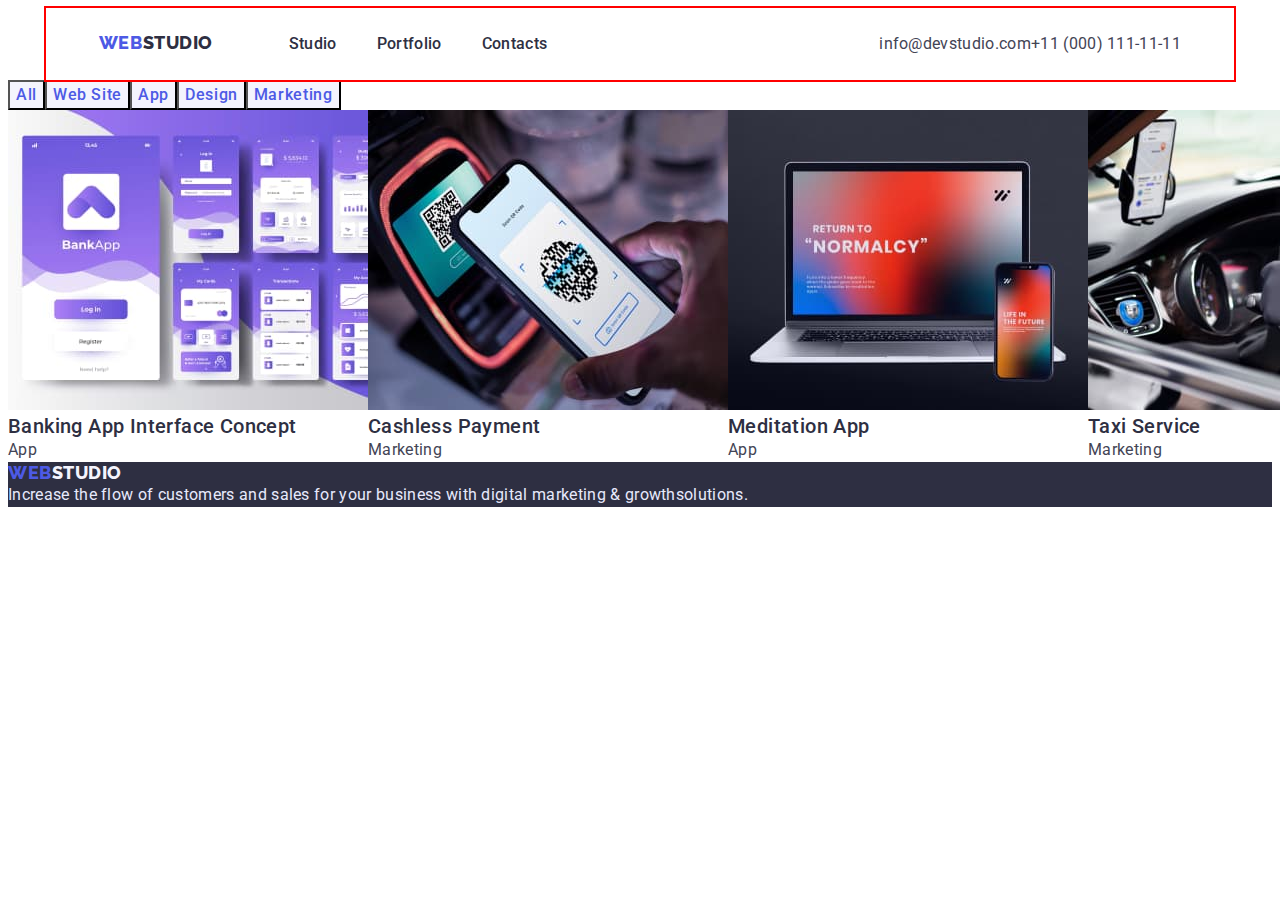
==== portfolio.html @ 65a415f2 "add" ====
<!DOCTYPE html>
<html lang="en">

<head>
    <meta charset="UTF-8">
    <meta http-equiv="X-UA-Compatible" content="IE=edge">
    <meta name="viewport" content="width=device-width, initial-scale=1.0">
    <title>Portfolio</title>
    <link rel="preconnect" href="https://fonts.googleapis.com">
    <link rel="preconnect" href="https://fonts.gstatic.com" crossorigin>
    <link
        href="https://fonts.googleapis.com/css2?family=Raleway:wght@800&family=Roboto:wght@400;500;700;900&display=swap"
        rel="stylesheet">
    <link rel="stylesheet" href="https://cdnjs.cloudflare.com/ajax/libs/modern-normalize/1.1.0/modern-normalize.min.css"
        integrity="sha512-wpPYUAdjBVSE4KJnH1VR1HeZfpl1ub8YT/NKx4PuQ5NmX2tKuGu6U/JRp5y+Y8XG2tV+wKQpNHVUX03MfMFn9Q=="
        crossorigin="anonymous" referrerpolicy="no-referrer" />
    <link href="./css/styles.css" rel="stylesheet" />
</head>

<body>
    <header class="headerly">
        <div class="container container-headerly">
            <nav class="headerly-nav">
                <a class="headerly-logo link" href="./index.html">Web<span class="logo">Studio</span></a>
                <ul class="headerly-list list">
                    <li class="headerly-item"><a class="headerly-link link" href="./index.html">Studio</a></li>
                    <li class="headerly-item"><a class="headerly-link link" href="./portfolio.html">Portfolio</a></li>
                    <li class="headerly-item"><a class="headerly-link link" href="">Contacts</a></li>
                </ul>
            </nav>
            <address class="headerly-address">
                <ul class="addres-list list">
                    <li class="address-item"><a class="address-link link"
                            href="mailto:info@devstudio.com">info@devstudio.com</a></li>
                    <li class="address-item"><a class="address-link link" href="tel:+110001111111">+11 (000)
                            111-11-11</a>
                    </li>
                </ul>
            </address>
        </div>
    </header>


    <main>

        <!-- section Portfolio  -->

        <section class="portfolio">
            <h1 hidden>Portfolio</h1>
            <ul class="filters-list list">
                <li class="filters-item"><button class="filters-btn" type="button">All</button></li>
                <li class="filters-item"><button class="filters-btn" type="button">Web Site</button></li>
                <li class="filters-item"><button class="filters-btn" type="button">App</button></li>
                <li class="filters-item"><button class="filters-btn" type="button">Design</button></li>
                <li class="filters-item"><button class="filters-btn" type="button">Marketing</button></li>
            </ul>

            <ul class="project-list list">
                <li class="project-item">
                    <a class="project-link link" href="">
                        <img src="./images-portfolio/img1.jpg" alt="Banking App" width="360" height="300">
                        <h2 class="project-title title">Banking App Interface Concept</h2>
                        <p class="project-text text">App</p>
                    </a>
                </li>
                <li class="project-item">
                    <a class="project-link link" href="">
                        <img src="./images-portfolio/img2.jpg" alt="Cashless Payment" width="360" height="300">
                        <h2 class="project-title title">Cashless Payment</h2>
                        <p class="project-text text">Marketing</p>
                    </a>
                </li>
                <li class="project-item">
                    <a class="project-link link" href="">
                        <img src="./images-portfolio/img3.jpg" alt="Meditaion App" width="360" height="300">
                        <h2 class="project-title title">Meditation App</h2>
                        <p class="project-text text">App</p>
                    </a>
                </li>
                <li class="project-item">
                    <a class="project-link link" href="">
                        <img src="./images-portfolio/img4.jpg" alt="Taxi Service" width="360" height="300">
                        <h2 class="project-title title">Taxi Service</h2>
                        <p class="project-text text">Marketing</p>
                    </a>
                </li>
                <li class="project-item">
                    <a class="project-link link" href="">
                        <img src="./images-portfolio/img5.jpg" alt="Screen Illustrations" width="360" height="300">
                        <h2 class="project-title title">Screen Illustrations</h2>
                        <p class="project-text text">Design</p>
                    </a>
                </li>
                <li class="project-item">
                    <a class="project-link link" href="">
                        <img src="./images-portfolio/img6.jpg" alt="Online Courses" width="360" height="300">
                        <h2 class="project-title title">Online Courses</h2>
                        <p class="project-text text">Marketing</p>
                    </a>
                </li>
                <li class="project-item">
                    <a class="project-link link" href="">
                        <img src="./images-portfolio/img7.jpg" alt="Instagram Stories Concept" width="360" height="300">
                        <h2 class="project-title title">Instagram Stories Concept</h2>
                        <p class="project-text text">Design</p>
                    </a>
                </li>
                <li class="project-item">
                    <a class="project-link link" href="">
                        <img src="./images-portfolio/img8.jpg" alt="Organic Food" width="360" height="300">
                        <h2 class="project-title title">Organic Food</h2>
                        <p class="project-text text">Web Site</p>
                    </a>
                </li>
                <li class="project-item">
                    <a class="project-link link" href="">
                        <img src="./images-portfolio/img9.jpg" alt="Fresh Coffee" width="360" height="300">
                        <h2 class="project-title title">Fresh Coffee</h2>
                        <p class="project-text text">Web Site</p>
                    </a>
                </li>
            </ul>
        </section>
    </main>

    <!-- footer -->

    <footer class="footerly">
        <a class="headerly-logo link" href="./index.html">Web<span class="footerly-logo">Studio</span></a>
        <p class="footerly-text text">Increase the flow of customers and sales for your business with digital marketing
            &
            growthsolutions.</p>
    </footer>


</body>

</html>
---- css/styles.css ----
:root {
    --mien-title-color: #FFFFFF;
    --second-title-color: #2E2F42;
    --basic-text-color: #434455;
    --second-text-color: #E7E9FC;
    --primary-brand: #4D5AE5;
    --pressed-state: #404BBF;
    --dark: #2E2F42;
    --success: #31D0AA;
    --light: #F4F4FD;
}

p,
h1,
h2,
h3,
h4,
h5,
h6 {
    margin: 0;
}

ul {
    padding-left: 0;
    margin: 0;
}

body {
    font-family: 'Roboto', sans-serif;
    font-style: normal;
    color: var(--basic-text-color);
}

.link {
    text-decoration: none;

}

.list {
    list-style: none;
    display: flex;
}

.container {

    width: 1158px;
    padding-left: 15px;
    padding-right: 15px;
    margin: 0 auto;
    outline: 2px solid red;
}

/*------------- header -------------*/

.headerly {}

.container-headerly {
    display: flex;
    align-items: center;
    justify-content: center;
    padding-top: 24px;
    padding-bottom: 24px;
}

.headerly-nav {
    display: flex;
}

.headerly-logo {
    font-family: 'Raleway', sans-serif;
    font-style: normal;
    font-weight: 800;
    font-size: 18px;
    line-height: 1.17;
    letter-spacing: 0.03em;
    text-transform: uppercase;
    margin-right: 76px;
    margin-left: 0;

    color: var(--primary-brand);
}

.logo {
    color: var(--second-title-color);
}

.headerly-list {}

.headerly-item {
    padding: 0 40px 0 0;
}

.headerly-item:last-child {
    padding-right: 0;
    margin: 0 166px 0 0;
}

.headerly-link {
    font-weight: 500;
    font-size: 16px;
    line-height: 1.5;
    letter-spacing: 0.02em;
    color: var(--second-title-color);
}

.headerly-link:hover,
.headerly-link:focus,
.address-link:hover,
.address-link:focus {
    color: var(--pressed-state);
}

.headerly-address {

    font-style: normal;
    margin: 0 0 0 166px;

}

.addres-list {}

.address-item {}

.address-item:first-child {}

.address-link {

    line-height: 1.5;
    letter-spacing: 0.02em;
    color: var(--basic-text-color);
}

.address-link:last-child {}

/*------------ main -----------*/

.title {
    font-weight: 500;
    font-size: 20px;
    line-height: 1.2;
    letter-spacing: 0.02em;
    color: var(--second-title-color);
}

.text {
    font-size: 16px;
    line-height: 1.5;
    letter-spacing: 0.02em;
    color: var(--basic-text-color);
}

/*----------- hero -----------*/

.hero {
    background: var(--dark)
}

.hero-title {
    font-size: 56px;
    line-height: 1.07;
    text-align: center;
    letter-spacing: 0.02em;
    color: var(--mien-title-color);

}

.hero-btn {
    font-family: 'Roboto', sans-serif;
    font-style: normal;
    cursor: pointer;
    background: var(--primary-brand);
    font-weight: 500;
    font-size: 16px;
    line-height: 1.5;
    display: flex;
    align-items: center;
    letter-spacing: 0.04em;
    color: var(--mien-title-color);
}

.hero-btn:hover,
.hero-btn:focus {
    background: var(--pressed-state);
    color: var(--mien-title-color);
}

/* about */

.about {}

.about-list {}

.about-item {}

.about-title {}

.about-text {}

/* work */

.work {}

.work-title {
    font-size: 36px;
    line-height: 1.11;
    text-align: center;
    letter-spacing: 0.02em;
    text-transform: capitalize;
    color: var(--second-title-color);
}

.work-list {}

.work-item {}

/* Team */

.team {
    background: var(--light);
}

.team-title {
    font-size: 36px;
    line-height: 1.11;
    text-align: center;
    letter-spacing: 0.02em;
    text-transform: capitalize;
    color: var(--second-title-color);
}

.team-list {}

.team-item {}

.team-name {}

.team-text {}

/* footer */

.footerly {
    background: var(--dark);
}

.footerly-text {
    color: var(--second-text-color);
}

.footerly-logo {
    color: var(--light);
}

/* Portfolio */

.portfolio {}

.filters-list {}

.filters-btn {
    font-family: 'Roboto', sans-serif;
    font-style: normal;
    cursor: pointer;
    font-weight: 500;
    font-size: 16px;
    line-height: 1.5;
    display: flex;
    align-items: center;
    text-align: center;
    letter-spacing: 0.04em;
    color: var(--primary-brand);
    background: var(--light);
}

.filters-btn:hover,
.filters-btn:focus {
    color: var(--mien-title-color);
    background: var(--pressed-state);
}

.filters-item {}

.project-list {}

.project-link {}

.project-item {}

.project-title {}

.project-text {}
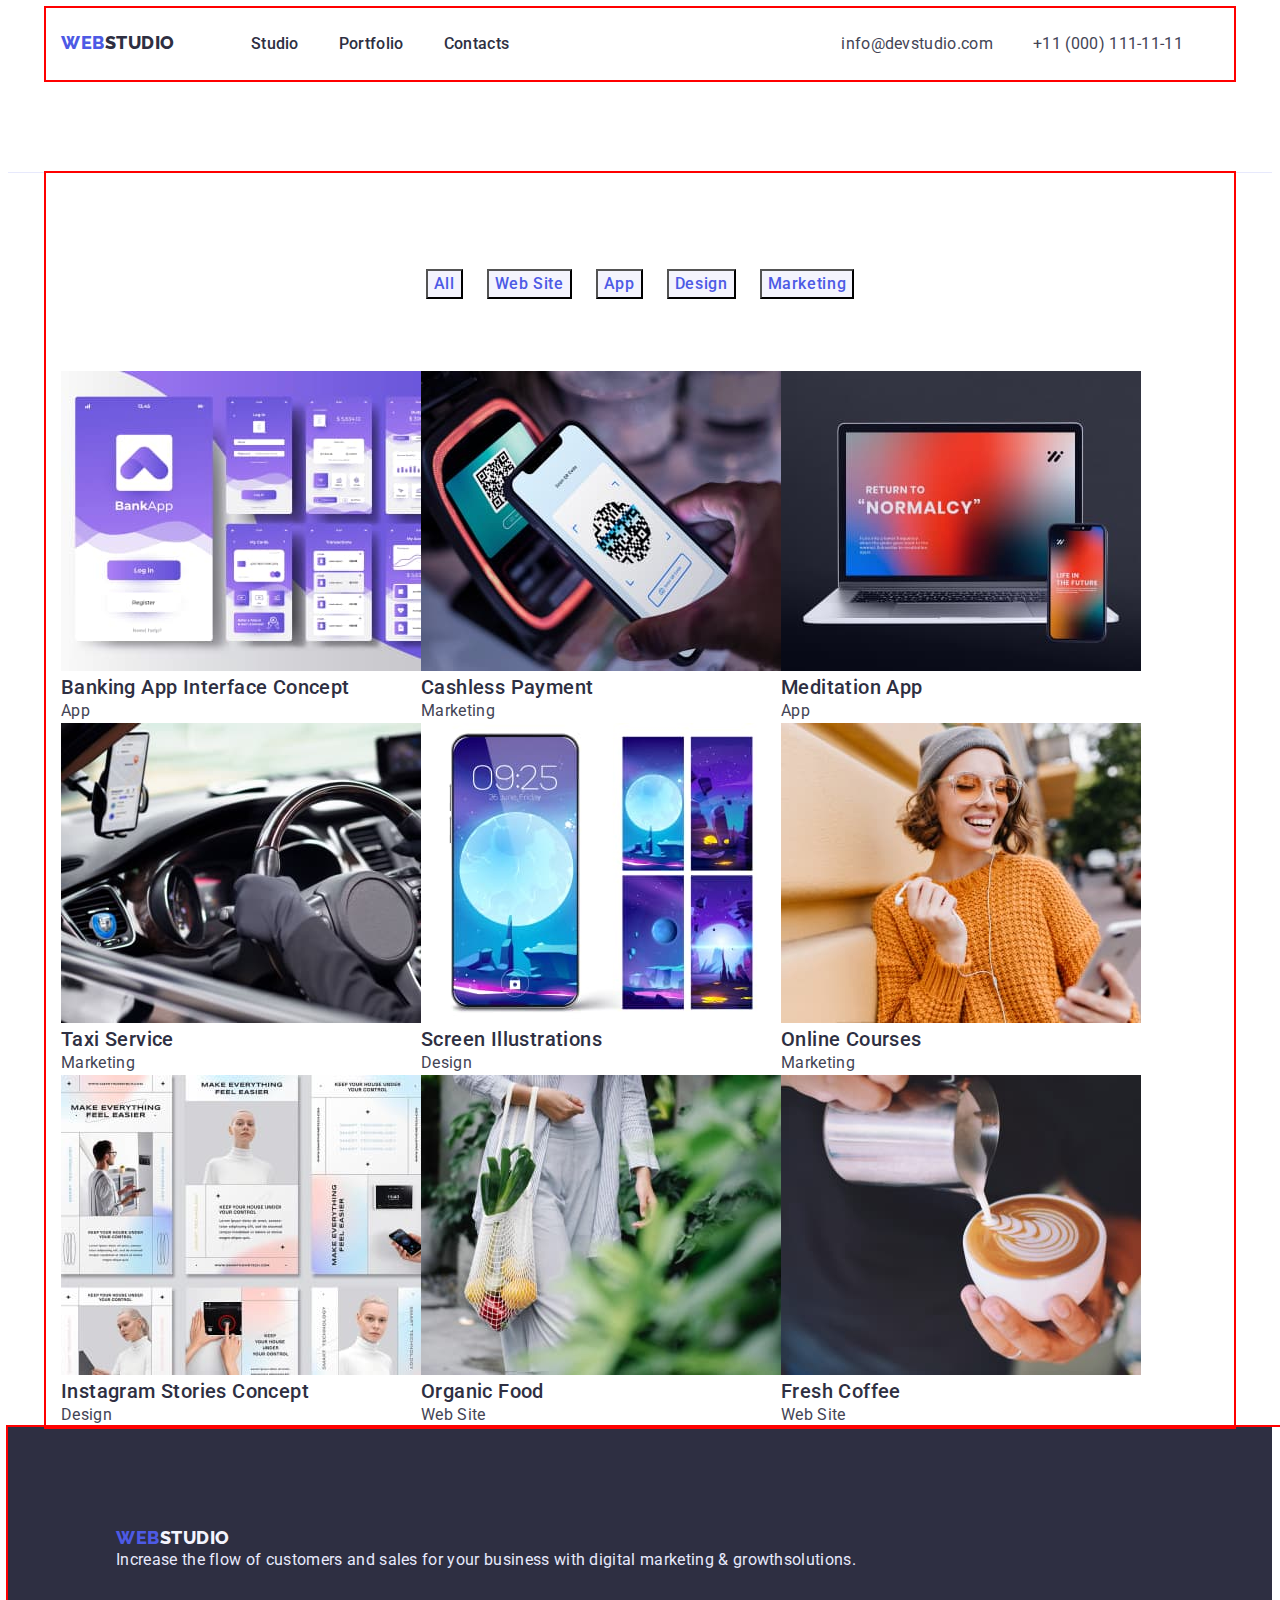
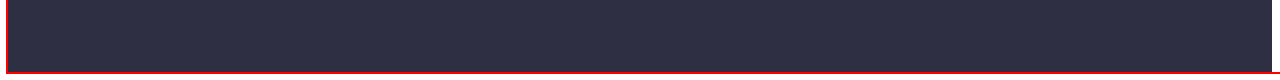
==== commit 7f5fd28d: "добавив контейнери" ====
--- a/portfolio.html
+++ b/portfolio.html
@@ -46,90 +46,96 @@
         <!-- section Portfolio  -->
 
         <section class="portfolio">
-            <h1 hidden>Portfolio</h1>
-            <ul class="filters-list list">
-                <li class="filters-item"><button class="filters-btn" type="button">All</button></li>
-                <li class="filters-item"><button class="filters-btn" type="button">Web Site</button></li>
-                <li class="filters-item"><button class="filters-btn" type="button">App</button></li>
-                <li class="filters-item"><button class="filters-btn" type="button">Design</button></li>
-                <li class="filters-item"><button class="filters-btn" type="button">Marketing</button></li>
-            </ul>
+            <div class="container container-portfolio">
+                <h1 hidden>Portfolio</h1>
+                <ul class="filters-list list">
+                    <li class="filters-item"><button class="filters-btn" type="button">All</button></li>
+                    <li class="filters-item"><button class="filters-btn" type="button">Web Site</button></li>
+                    <li class="filters-item"><button class="filters-btn" type="button">App</button></li>
+                    <li class="filters-item"><button class="filters-btn" type="button">Design</button></li>
+                    <li class="filters-item"><button class="filters-btn" type="button">Marketing</button></li>
+                </ul>
 
-            <ul class="project-list list">
-                <li class="project-item">
-                    <a class="project-link link" href="">
-                        <img src="./images-portfolio/img1.jpg" alt="Banking App" width="360" height="300">
-                        <h2 class="project-title title">Banking App Interface Concept</h2>
-                        <p class="project-text text">App</p>
-                    </a>
-                </li>
-                <li class="project-item">
-                    <a class="project-link link" href="">
-                        <img src="./images-portfolio/img2.jpg" alt="Cashless Payment" width="360" height="300">
-                        <h2 class="project-title title">Cashless Payment</h2>
-                        <p class="project-text text">Marketing</p>
-                    </a>
-                </li>
-                <li class="project-item">
-                    <a class="project-link link" href="">
-                        <img src="./images-portfolio/img3.jpg" alt="Meditaion App" width="360" height="300">
-                        <h2 class="project-title title">Meditation App</h2>
-                        <p class="project-text text">App</p>
-                    </a>
-                </li>
-                <li class="project-item">
-                    <a class="project-link link" href="">
-                        <img src="./images-portfolio/img4.jpg" alt="Taxi Service" width="360" height="300">
-                        <h2 class="project-title title">Taxi Service</h2>
-                        <p class="project-text text">Marketing</p>
-                    </a>
-                </li>
-                <li class="project-item">
-                    <a class="project-link link" href="">
-                        <img src="./images-portfolio/img5.jpg" alt="Screen Illustrations" width="360" height="300">
-                        <h2 class="project-title title">Screen Illustrations</h2>
-                        <p class="project-text text">Design</p>
-                    </a>
-                </li>
-                <li class="project-item">
-                    <a class="project-link link" href="">
-                        <img src="./images-portfolio/img6.jpg" alt="Online Courses" width="360" height="300">
-                        <h2 class="project-title title">Online Courses</h2>
-                        <p class="project-text text">Marketing</p>
-                    </a>
-                </li>
-                <li class="project-item">
-                    <a class="project-link link" href="">
-                        <img src="./images-portfolio/img7.jpg" alt="Instagram Stories Concept" width="360" height="300">
-                        <h2 class="project-title title">Instagram Stories Concept</h2>
-                        <p class="project-text text">Design</p>
-                    </a>
-                </li>
-                <li class="project-item">
-                    <a class="project-link link" href="">
-                        <img src="./images-portfolio/img8.jpg" alt="Organic Food" width="360" height="300">
-                        <h2 class="project-title title">Organic Food</h2>
-                        <p class="project-text text">Web Site</p>
-                    </a>
-                </li>
-                <li class="project-item">
-                    <a class="project-link link" href="">
-                        <img src="./images-portfolio/img9.jpg" alt="Fresh Coffee" width="360" height="300">
-                        <h2 class="project-title title">Fresh Coffee</h2>
-                        <p class="project-text text">Web Site</p>
-                    </a>
-                </li>
-            </ul>
+                <ul class="project-list list">
+                    <li class="project-item">
+                        <a class="project-link link" href="">
+                            <img src="./images-portfolio/img1.jpg" alt="Banking App" width="360" height="300">
+                            <h2 class="project-title title">Banking App Interface Concept</h2>
+                            <p class="project-text text">App</p>
+                        </a>
+                    </li>
+                    <li class="project-item">
+                        <a class="project-link link" href="">
+                            <img src="./images-portfolio/img2.jpg" alt="Cashless Payment" width="360" height="300">
+                            <h2 class="project-title title">Cashless Payment</h2>
+                            <p class="project-text text">Marketing</p>
+                        </a>
+                    </li>
+                    <li class="project-item">
+                        <a class="project-link link" href="">
+                            <img src="./images-portfolio/img3.jpg" alt="Meditaion App" width="360" height="300">
+                            <h2 class="project-title title">Meditation App</h2>
+                            <p class="project-text text">App</p>
+                        </a>
+                    </li>
+                    <li class="project-item">
+                        <a class="project-link link" href="">
+                            <img src="./images-portfolio/img4.jpg" alt="Taxi Service" width="360" height="300">
+                            <h2 class="project-title title">Taxi Service</h2>
+                            <p class="project-text text">Marketing</p>
+                        </a>
+                    </li>
+                    <li class="project-item">
+                        <a class="project-link link" href="">
+                            <img src="./images-portfolio/img5.jpg" alt="Screen Illustrations" width="360" height="300">
+                            <h2 class="project-title title">Screen Illustrations</h2>
+                            <p class="project-text text">Design</p>
+                        </a>
+                    </li>
+                    <li class="project-item">
+                        <a class="project-link link" href="">
+                            <img src="./images-portfolio/img6.jpg" alt="Online Courses" width="360" height="300">
+                            <h2 class="project-title title">Online Courses</h2>
+                            <p class="project-text text">Marketing</p>
+                        </a>
+                    </li>
+                    <li class="project-item">
+                        <a class="project-link link" href="">
+                            <img src="./images-portfolio/img7.jpg" alt="Instagram Stories Concept" width="360"
+                                height="300">
+                            <h2 class="project-title title">Instagram Stories Concept</h2>
+                            <p class="project-text text">Design</p>
+                        </a>
+                    </li>
+                    <li class="project-item">
+                        <a class="project-link link" href="">
+                            <img src="./images-portfolio/img8.jpg" alt="Organic Food" width="360" height="300">
+                            <h2 class="project-title title">Organic Food</h2>
+                            <p class="project-text text">Web Site</p>
+                        </a>
+                    </li>
+                    <li class="project-item">
+                        <a class="project-link link" href="">
+                            <img src="./images-portfolio/img9.jpg" alt="Fresh Coffee" width="360" height="300">
+                            <h2 class="project-title title">Fresh Coffee</h2>
+                            <p class="project-text text">Web Site</p>
+                        </a>
+                    </li>
+                </ul>
+            </div>
         </section>
     </main>
 
     <!-- footer -->
 
     <footer class="footerly">
-        <a class="headerly-logo link" href="./index.html">Web<span class="footerly-logo">Studio</span></a>
-        <p class="footerly-text text">Increase the flow of customers and sales for your business with digital marketing
-            &
-            growthsolutions.</p>
+        <div class="container container-footerly">
+            <a class="headerly-logo link" href="./index.html">Web<span class="footerly-logo">Studio</span></a>
+            <p class="footerly-text text">Increase the flow of customers and sales for your business with digital
+                marketing
+                &
+                growthsolutions.</p>
+        </div>
     </footer>
 
 
--- a/css/styles.css
+++ b/css/styles.css
@@ -38,7 +38,6 @@
 
 .list {
     list-style: none;
-    display: flex;
 }
 
 .container {
@@ -52,14 +51,16 @@
 
 /*------------- header -------------*/
 
-.headerly {}
+.headerly {
+    border-bottom: 1px solid #E7E9FC;
+}
 
 .container-headerly {
     display: flex;
     align-items: center;
-    justify-content: center;
     padding-top: 24px;
     padding-bottom: 24px;
+    margin-bottom: 92px;
 }
 
 .headerly-nav {
@@ -76,7 +77,6 @@
     text-transform: uppercase;
     margin-right: 76px;
     margin-left: 0;
-
     color: var(--primary-brand);
 }
 
@@ -84,15 +84,18 @@
     color: var(--second-title-color);
 }
 
-.headerly-list {}
+.headerly-list {
+    display: flex;
+    margin: 0 332px 0 0;
+}
 
 .headerly-item {
-    padding: 0 40px 0 0;
+    margin: 0 40px 0 0;
 }
 
 .headerly-item:last-child {
-    padding-right: 0;
-    margin: 0 166px 0 0;
+    margin-right: 0;
+
 }
 
 .headerly-link {
@@ -111,17 +114,20 @@
 }
 
 .headerly-address {
-
-    font-style: normal;
-    margin: 0 0 0 166px;
-
-}
-
-.addres-list {}
+    font-style: normal;
+    margin: 0;
+}
+
+.addres-list {
+    display: flex;
+    margin: 0;
+}
 
 .address-item {}
 
-.address-item:first-child {}
+.address-item:first-child {
+    margin-right: 40px;
+}
 
 .address-link {
 
@@ -130,7 +136,6 @@
     color: var(--basic-text-color);
 }
 
-.address-link:last-child {}
 
 /*------------ main -----------*/
 
@@ -155,12 +160,20 @@
     background: var(--dark)
 }
 
+.hero-container {
+
+    margin-bottom: 28px;
+    padding: 150px 337px 192px 319px;
+}
+
 .hero-title {
     font-size: 56px;
     line-height: 1.07;
     text-align: center;
     letter-spacing: 0.02em;
     color: var(--mien-title-color);
+    margin-bottom: 82px;
+
 
 }
 
@@ -173,9 +186,15 @@
     font-size: 16px;
     line-height: 1.5;
     display: flex;
-    align-items: center;
+    flex-direction: row;
     letter-spacing: 0.04em;
     color: var(--mien-title-color);
+    margin: 0 179px 0 148px;
+    padding: 16px 32px;
+    gap: 10px;
+    box-shadow: 0px 4px 4px rgba(0, 0, 0, 0.15);
+    border-radius: 4px;
+    min-width: 169px;
 }
 
 .hero-btn:hover,
@@ -188,13 +207,38 @@
 
 .about {}
 
-.about-list {}
-
-.about-item {}
-
-.about-title {}
+.about-container {
+
+    align-items: center;
+    margin-bottom: 120px;
+}
+
+.about-list {
+    display: flex;
+}
+
+.about-item {
+    display: flex;
+    flex-wrap: wrap;
+    width: 264px;
+}
+
+.about-item {
+    margin-left: 24px;
+}
+
+.about-item:first-child {
+    margin-left: 0;
+}
+
+
+.about-title {
+    margin-bottom: 8px;
+}
 
 .about-text {}
+
+.about-text:last-child {}
 
 /* work */
 
@@ -242,6 +286,12 @@
     background: var(--dark);
 }
 
+.container-footerly {
+    padding-top: 100px;
+    padding-bottom: 100px;
+    padding-left: 108px;
+}
+
 .footerly-text {
     color: var(--second-text-color);
 }
@@ -254,7 +304,17 @@
 
 .portfolio {}
 
-.filters-list {}
+.container-portfolio {
+    padding-top: 96px;
+}
+
+.filters-list {
+    display: flex;
+    justify-content: center;
+    margin-bottom: 72px;
+
+
+}
 
 .filters-btn {
     font-family: 'Roboto', sans-serif;
@@ -277,9 +337,18 @@
     background: var(--pressed-state);
 }
 
-.filters-item {}
-
-.project-list {}
+.filters-item {
+    margin-left: 24px;
+}
+
+.filters-item:first-child {
+    margin-left: 0;
+}
+
+.project-list {
+    display: flex;
+    flex-wrap: wrap;
+}
 
 .project-link {}
 
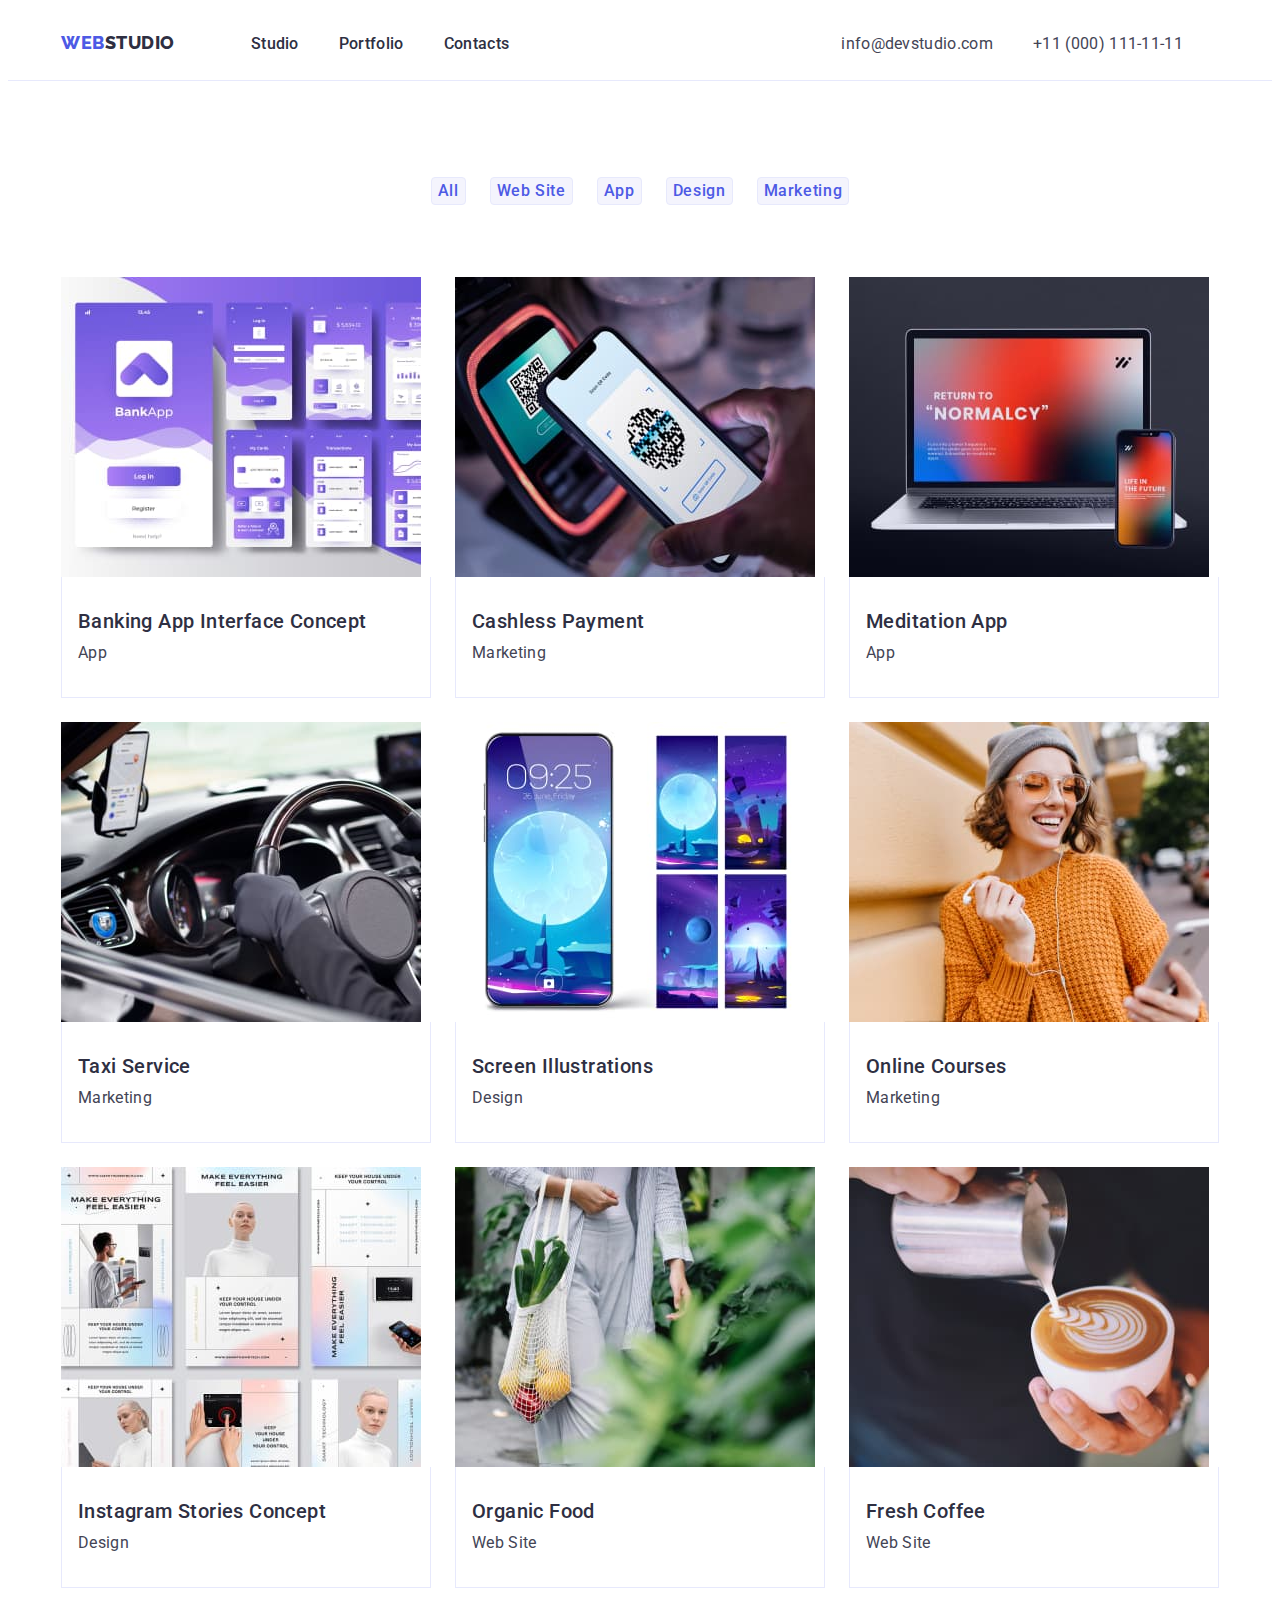
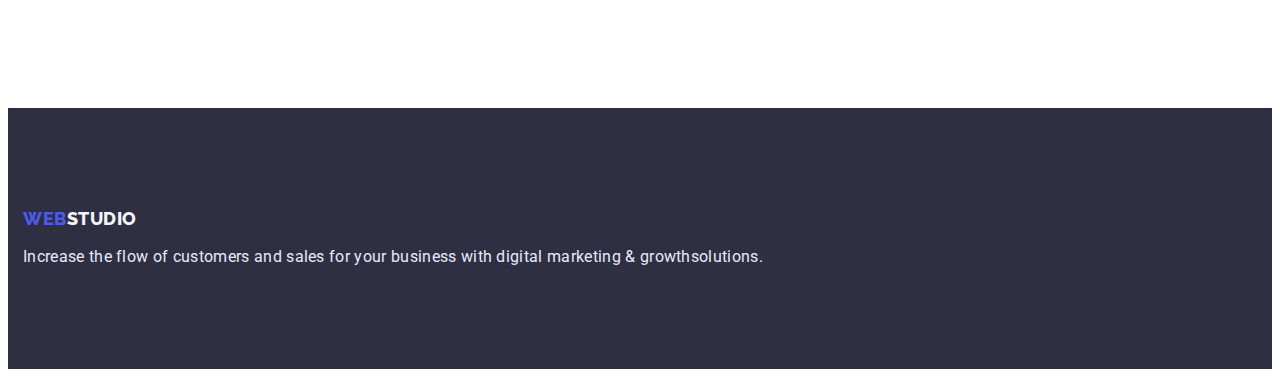
==== commit 82003ec9: "перший примірник" ====
--- a/portfolio.html
+++ b/portfolio.html
@@ -47,7 +47,7 @@
 
         <section class="portfolio">
             <div class="container container-portfolio">
-                <h1 hidden>Portfolio</h1>
+                <h1 class="visually-hidden" hidden>Portfolio</h1>
                 <ul class="filters-list list">
                     <li class="filters-item"><button class="filters-btn" type="button">All</button></li>
                     <li class="filters-item"><button class="filters-btn" type="button">Web Site</button></li>
@@ -60,65 +60,83 @@
                     <li class="project-item">
                         <a class="project-link link" href="">
                             <img src="./images-portfolio/img1.jpg" alt="Banking App" width="360" height="300">
-                            <h2 class="project-title title">Banking App Interface Concept</h2>
-                            <p class="project-text text">App</p>
+                            <div class="project-border">
+                                <h2 class="project-title title">Banking App Interface Concept</h2>
+                                <p class="project-text text">App</p>
+                            </div>
                         </a>
                     </li>
                     <li class="project-item">
                         <a class="project-link link" href="">
                             <img src="./images-portfolio/img2.jpg" alt="Cashless Payment" width="360" height="300">
-                            <h2 class="project-title title">Cashless Payment</h2>
-                            <p class="project-text text">Marketing</p>
+                            <div class="project-border">
+                                <h2 class="project-title title">Cashless Payment</h2>
+                                <p class="project-text text">Marketing</p>
+                            </div>
                         </a>
                     </li>
                     <li class="project-item">
                         <a class="project-link link" href="">
                             <img src="./images-portfolio/img3.jpg" alt="Meditaion App" width="360" height="300">
-                            <h2 class="project-title title">Meditation App</h2>
-                            <p class="project-text text">App</p>
+                            <div class="project-border">
+                                <h2 class="project-title title">Meditation App</h2>
+                                <p class="project-text text">App</p>
+                            </div>
                         </a>
                     </li>
                     <li class="project-item">
                         <a class="project-link link" href="">
                             <img src="./images-portfolio/img4.jpg" alt="Taxi Service" width="360" height="300">
-                            <h2 class="project-title title">Taxi Service</h2>
-                            <p class="project-text text">Marketing</p>
+                            <div class="project-border">
+                                <h2 class="project-title title">Taxi Service</h2>
+                                <p class="project-text text">Marketing</p>
+                            </div>
                         </a>
                     </li>
                     <li class="project-item">
                         <a class="project-link link" href="">
                             <img src="./images-portfolio/img5.jpg" alt="Screen Illustrations" width="360" height="300">
-                            <h2 class="project-title title">Screen Illustrations</h2>
-                            <p class="project-text text">Design</p>
+                            <div class="project-border">
+                                <h2 class="project-title title">Screen Illustrations</h2>
+                                <p class="project-text text">Design</p>
+                            </div>
                         </a>
                     </li>
                     <li class="project-item">
                         <a class="project-link link" href="">
                             <img src="./images-portfolio/img6.jpg" alt="Online Courses" width="360" height="300">
-                            <h2 class="project-title title">Online Courses</h2>
-                            <p class="project-text text">Marketing</p>
+                            <div class="project-border">
+                                <h2 class="project-title title">Online Courses</h2>
+                                <p class="project-text text">Marketing</p>
+                            </div>
                         </a>
                     </li>
                     <li class="project-item">
                         <a class="project-link link" href="">
                             <img src="./images-portfolio/img7.jpg" alt="Instagram Stories Concept" width="360"
                                 height="300">
-                            <h2 class="project-title title">Instagram Stories Concept</h2>
-                            <p class="project-text text">Design</p>
+                            <div class="project-border">
+                                <h2 class="project-title title">Instagram Stories Concept</h2>
+                                <p class="project-text text">Design</p>
+                            </div>
                         </a>
                     </li>
                     <li class="project-item">
                         <a class="project-link link" href="">
                             <img src="./images-portfolio/img8.jpg" alt="Organic Food" width="360" height="300">
-                            <h2 class="project-title title">Organic Food</h2>
-                            <p class="project-text text">Web Site</p>
+                            <div class="project-border">
+                                <h2 class="project-title title">Organic Food</h2>
+                                <p class="project-text text">Web Site</p>
+                            </div>
                         </a>
                     </li>
                     <li class="project-item">
                         <a class="project-link link" href="">
                             <img src="./images-portfolio/img9.jpg" alt="Fresh Coffee" width="360" height="300">
-                            <h2 class="project-title title">Fresh Coffee</h2>
-                            <p class="project-text text">Web Site</p>
+                            <div class="project-border">
+                                <h2 class="project-title title">Fresh Coffee</h2>
+                                <p class="project-text text">Web Site</p>
+                            </div>
                         </a>
                     </li>
                 </ul>
--- a/css/styles.css
+++ b/css/styles.css
@@ -8,6 +8,9 @@
     --dark: #2E2F42;
     --success: #31D0AA;
     --light: #F4F4FD;
+    --white-background: #FFFFFF;
+    --modal-background: #FCFCFC;
+    --accent: #E7E9FC;
 }
 
 p,
@@ -25,6 +28,11 @@
     margin: 0;
 }
 
+img {
+    display: block;
+    max-width: 100%;
+}
+
 body {
     font-family: 'Roboto', sans-serif;
     font-style: normal;
@@ -33,7 +41,6 @@
 
 .link {
     text-decoration: none;
-
 }
 
 .list {
@@ -41,18 +48,16 @@
 }
 
 .container {
-
     width: 1158px;
     padding-left: 15px;
     padding-right: 15px;
     margin: 0 auto;
-    outline: 2px solid red;
 }
 
 /*------------- header -------------*/
 
 .headerly {
-    border-bottom: 1px solid #E7E9FC;
+    border-bottom: 1px solid var(--accent);
 }
 
 .container-headerly {
@@ -60,7 +65,6 @@
     align-items: center;
     padding-top: 24px;
     padding-bottom: 24px;
-    margin-bottom: 92px;
 }
 
 .headerly-nav {
@@ -95,7 +99,6 @@
 
 .headerly-item:last-child {
     margin-right: 0;
-
 }
 
 .headerly-link {
@@ -130,7 +133,6 @@
 }
 
 .address-link {
-
     line-height: 1.5;
     letter-spacing: 0.02em;
     color: var(--basic-text-color);
@@ -161,20 +163,18 @@
 }
 
 .hero-container {
-
-    margin-bottom: 28px;
-    padding: 150px 337px 192px 319px;
+    padding-top: 188px;
+    padding-bottom: 188px;
 }
 
 .hero-title {
+    margin: 0 auto;
+    width: 496px;
     font-size: 56px;
     line-height: 1.07;
     text-align: center;
     letter-spacing: 0.02em;
     color: var(--mien-title-color);
-    margin-bottom: 82px;
-
-
 }
 
 .hero-btn {
@@ -189,12 +189,12 @@
     flex-direction: row;
     letter-spacing: 0.04em;
     color: var(--mien-title-color);
-    margin: 0 179px 0 148px;
     padding: 16px 32px;
     gap: 10px;
     box-shadow: 0px 4px 4px rgba(0, 0, 0, 0.15);
     border-radius: 4px;
     min-width: 169px;
+    margin: 48px auto 0;
 }
 
 .hero-btn:hover,
@@ -205,12 +205,25 @@
 
 /* about */
 
-.about {}
-
-.about-container {
-
-    align-items: center;
-    margin-bottom: 120px;
+.about {
+    padding-top: 120px;
+    padding-bottom: 120px;
+}
+
+.about-container {}
+
+.visually-hidden {
+    position: absolute;
+    width: 1px;
+    height: 1px;
+    margin: -1px;
+    border: 0;
+    padding: 0;
+
+    white-space: nowrap;
+    clip-path: inset(100%);
+    clip: rect(0 0 0 0);
+    overflow: hidden;
 }
 
 .about-list {
@@ -231,20 +244,23 @@
     margin-left: 0;
 }
 
-
-.about-title {
-    margin-bottom: 8px;
-}
-
-.about-text {}
-
-.about-text:last-child {}
+.about-title {}
+
+.about-text {
+    margin-top: 8px;
+}
 
 /* work */
 
-.work {}
+.work {
+    padding-bottom: 120px;
+}
+
+.container-work {}
 
 .work-title {
+    margin-left: auto;
+    margin-right: auto;
     font-size: 36px;
     line-height: 1.11;
     text-align: center;
@@ -253,17 +269,26 @@
     color: var(--second-title-color);
 }
 
-.work-list {}
+.work-list {
+    display: flex;
+    gap: 24px;
+    margin-top: 72px;
+}
 
 .work-item {}
 
 /* Team */
 
 .team {
+    padding-top: 120px;
+    padding-bottom: 120px;
     background: var(--light);
 }
 
+.container-team {}
+
 .team-title {
+    margin-bottom: 72px;
     font-size: 36px;
     line-height: 1.11;
     text-align: center;
@@ -272,28 +297,46 @@
     color: var(--second-title-color);
 }
 
-.team-list {}
-
-.team-item {}
-
-.team-name {}
-
-.team-text {}
+.team-list {
+    display: flex;
+}
+
+.team-item {
+    padding-bottom: 32px;
+    background: var(--white-background);
+    box-shadow: 0px 1px 6px rgba(46, 47, 66, 0.08), 0px 1px 1px rgba(46, 47, 66, 0.16), 0px 2px 1px rgba(46, 47, 66, 0.08);
+    border-radius: 0px 0px 4px 4px
+}
+
+.team-item:not(:last-child) {
+    margin-right: 24px;
+}
+
+.team-name {
+    margin-top: 32px;
+    text-align: center;
+}
+
+.team-text {
+    margin-top: 8px;
+    text-align: center;
+}
 
 /* footer */
 
 .footerly {
     background: var(--dark);
-}
-
-.container-footerly {
     padding-top: 100px;
     padding-bottom: 100px;
-    padding-left: 108px;
+}
+
+.container-footerly {
+    padding-right: 879px;
 }
 
 .footerly-text {
     color: var(--second-text-color);
+    margin-top: 16px;
 }
 
 .footerly-logo {
@@ -302,18 +345,16 @@
 
 /* Portfolio */
 
-.portfolio {}
-
-.container-portfolio {
+.portfolio {
     padding-top: 96px;
-}
+    padding-bottom: 120px;
+}
+
+.container-portfolio {}
 
 .filters-list {
     display: flex;
     justify-content: center;
-    margin-bottom: 72px;
-
-
 }
 
 .filters-btn {
@@ -329,6 +370,9 @@
     letter-spacing: 0.04em;
     color: var(--primary-brand);
     background: var(--light);
+    border: 1px solid var(--accent);
+    border-radius: 4px;
+
 }
 
 .filters-btn:hover,
@@ -343,17 +387,42 @@
 
 .filters-item:first-child {
     margin-left: 0;
+
 }
 
 .project-list {
     display: flex;
     flex-wrap: wrap;
-}
-
-.project-link {}
-
-.project-item {}
+    margin-top: 48px;
+    margin-left: -24px;
+}
+
+.project-link {
+    padding-bottom: 32px;
+}
+
+.project-item {
+    flex-basis: calc(100% / 3 - 24px);
+    margin-left: 24px;
+    margin-top: 24px;
+}
+
+.project-card {
+    display: block;
+}
 
 .project-title {}
 
-.project-text {}+.project-text {
+    margin-top: 8px;
+
+}
+
+.project-border {
+    padding-top: 32px;
+    padding-left: 16px;
+    padding-bottom: 32px;
+    border-bottom: 1px solid var(--accent);
+    border-left: 1px solid var(--accent);
+    border-right: 1px solid var(--accent);
+}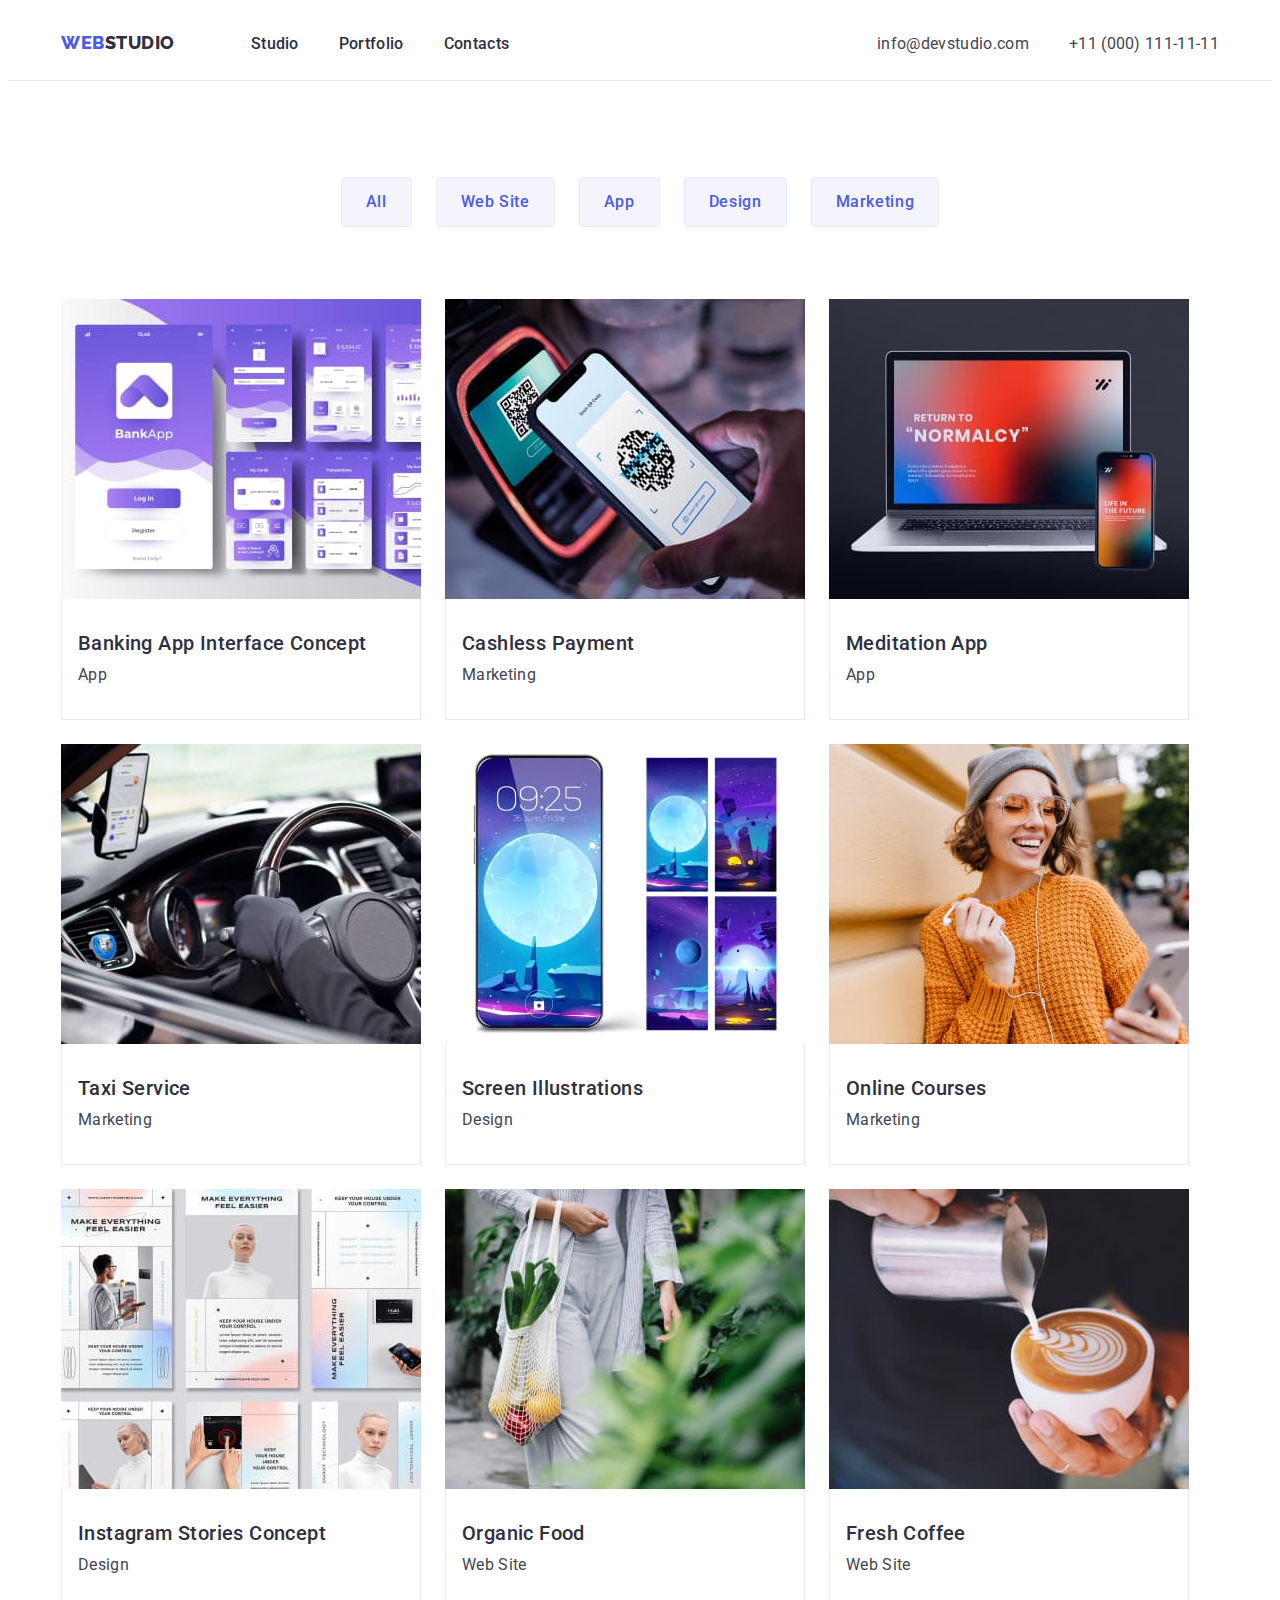
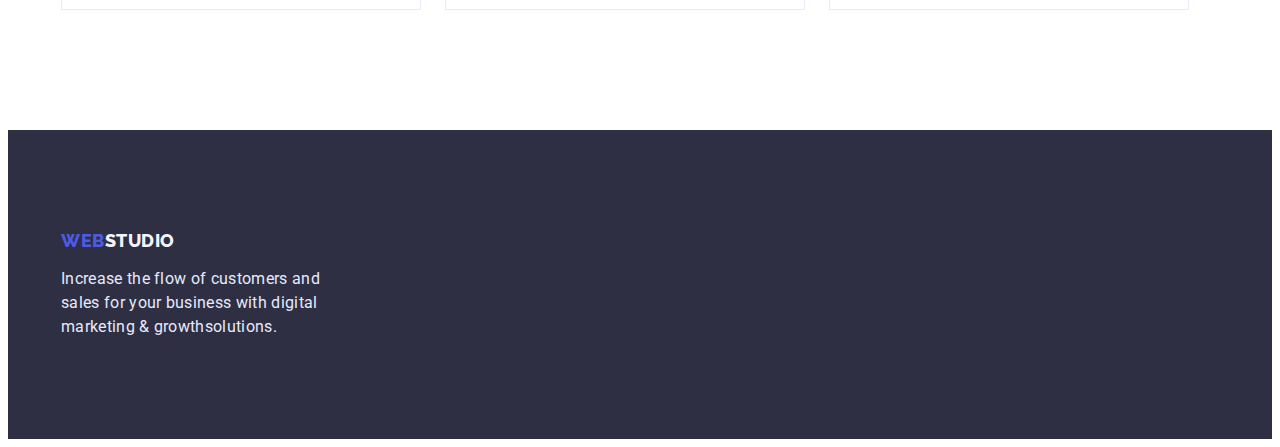
==== commit 61d35712: "виправив помилки" ====
--- a/portfolio.html
+++ b/portfolio.html
@@ -46,8 +46,8 @@
         <!-- section Portfolio  -->
 
         <section class="portfolio">
-            <div class="container container-portfolio">
-                <h1 class="visually-hidden" hidden>Portfolio</h1>
+            <div class="container">
+                <h1 class="visually-hidden">Portfolio</h1>
                 <ul class="filters-list list">
                     <li class="filters-item"><button class="filters-btn" type="button">All</button></li>
                     <li class="filters-item"><button class="filters-btn" type="button">Web Site</button></li>
--- a/css/styles.css
+++ b/css/styles.css
@@ -54,21 +54,38 @@
     margin: 0 auto;
 }
 
+.title {
+    font-weight: 500;
+    font-size: 20px;
+    line-height: 1.2;
+    letter-spacing: 0.02em;
+    color: var(--second-title-color);
+}
+
+.text {
+    font-size: 16px;
+    line-height: 1.5;
+    letter-spacing: 0.02em;
+    color: var(--basic-text-color);
+}
+
 /*------------- header -------------*/
 
 .headerly {
-    border-bottom: 1px solid var(--accent);
-}
-
-.container-headerly {
-    display: flex;
-    align-items: center;
     padding-top: 24px;
     padding-bottom: 24px;
+    border-bottom: 1px solid var(--accent);
+}
+
+.container-headerly {
+    display: flex;
+    align-items: center;
+
 }
 
 .headerly-nav {
     display: flex;
+    margin-right: auto;
 }
 
 .headerly-logo {
@@ -80,7 +97,6 @@
     letter-spacing: 0.03em;
     text-transform: uppercase;
     margin-right: 76px;
-    margin-left: 0;
     color: var(--primary-brand);
 }
 
@@ -90,16 +106,10 @@
 
 .headerly-list {
     display: flex;
-    margin: 0 332px 0 0;
-}
-
-.headerly-item {
-    margin: 0 40px 0 0;
-}
-
-.headerly-item:last-child {
-    margin-right: 0;
-}
+    gap: 40px;
+}
+
+.headerly-item {}
 
 .headerly-link {
     font-weight: 500;
@@ -118,20 +128,15 @@
 
 .headerly-address {
     font-style: normal;
-    margin: 0;
 }
 
 .addres-list {
     display: flex;
-    margin: 0;
+    gap: 40px;
 }
 
 .address-item {}
 
-.address-item:first-child {
-    margin-right: 40px;
-}
-
 .address-link {
     line-height: 1.5;
     letter-spacing: 0.02em;
@@ -141,28 +146,10 @@
 
 /*------------ main -----------*/
 
-.title {
-    font-weight: 500;
-    font-size: 20px;
-    line-height: 1.2;
-    letter-spacing: 0.02em;
-    color: var(--second-title-color);
-}
-
-.text {
-    font-size: 16px;
-    line-height: 1.5;
-    letter-spacing: 0.02em;
-    color: var(--basic-text-color);
-}
-
 /*----------- hero -----------*/
 
 .hero {
-    background: var(--dark)
-}
-
-.hero-container {
+    background: var(--dark);
     padding-top: 188px;
     padding-bottom: 188px;
 }
@@ -193,6 +180,7 @@
     gap: 10px;
     box-shadow: 0px 4px 4px rgba(0, 0, 0, 0.15);
     border-radius: 4px;
+    border: none;
     min-width: 169px;
     margin: 48px auto 0;
 }
@@ -209,8 +197,6 @@
     padding-top: 120px;
     padding-bottom: 120px;
 }
-
-.about-container {}
 
 .visually-hidden {
     position: absolute;
@@ -228,20 +214,11 @@
 
 .about-list {
     display: flex;
+    gap: 24px;
 }
 
 .about-item {
-    display: flex;
-    flex-wrap: wrap;
     width: 264px;
-}
-
-.about-item {
-    margin-left: 24px;
-}
-
-.about-item:first-child {
-    margin-left: 0;
 }
 
 .about-title {}
@@ -255,8 +232,6 @@
 .work {
     padding-bottom: 120px;
 }
-
-.container-work {}
 
 .work-title {
     margin-left: auto;
@@ -285,8 +260,6 @@
     background: var(--light);
 }
 
-.container-team {}
-
 .team-title {
     margin-bottom: 72px;
     font-size: 36px;
@@ -299,6 +272,7 @@
 
 .team-list {
     display: flex;
+    gap: 24px;
 }
 
 .team-item {
@@ -308,10 +282,6 @@
     border-radius: 0px 0px 4px 4px
 }
 
-.team-item:not(:last-child) {
-    margin-right: 24px;
-}
-
 .team-name {
     margin-top: 32px;
     text-align: center;
@@ -330,13 +300,10 @@
     padding-bottom: 100px;
 }
 
-.container-footerly {
-    padding-right: 879px;
-}
-
 .footerly-text {
     color: var(--second-text-color);
     margin-top: 16px;
+    width: 264px;
 }
 
 .footerly-logo {
@@ -355,24 +322,27 @@
 .filters-list {
     display: flex;
     justify-content: center;
+    gap: 24px;
 }
 
 .filters-btn {
     font-family: 'Roboto', sans-serif;
     font-style: normal;
     cursor: pointer;
+    display: flex;
+    flex-direction: row;
+    justify-content: center;
+    align-items: center;
+    padding: 12px 24px;
     font-weight: 500;
     font-size: 16px;
     line-height: 1.5;
-    display: flex;
-    align-items: center;
     text-align: center;
     letter-spacing: 0.04em;
     color: var(--primary-brand);
     background: var(--light);
     border: 1px solid var(--accent);
     border-radius: 4px;
-
 }
 
 .filters-btn:hover,
@@ -381,41 +351,23 @@
     background: var(--pressed-state);
 }
 
-.filters-item {
-    margin-left: 24px;
-}
-
-.filters-item:first-child {
-    margin-left: 0;
-
-}
+.filters-item {}
 
 .project-list {
     display: flex;
     flex-wrap: wrap;
-    margin-top: 48px;
-    margin-left: -24px;
-}
-
-.project-link {
-    padding-bottom: 32px;
-}
-
-.project-item {
-    flex-basis: calc(100% / 3 - 24px);
-    margin-left: 24px;
-    margin-top: 24px;
-}
-
-.project-card {
-    display: block;
-}
+    margin-top: 72px;
+    gap: 24px;
+}
+
+.project-link {}
+
+.project-item {}
 
 .project-title {}
 
 .project-text {
     margin-top: 8px;
-
 }
 
 .project-border {
